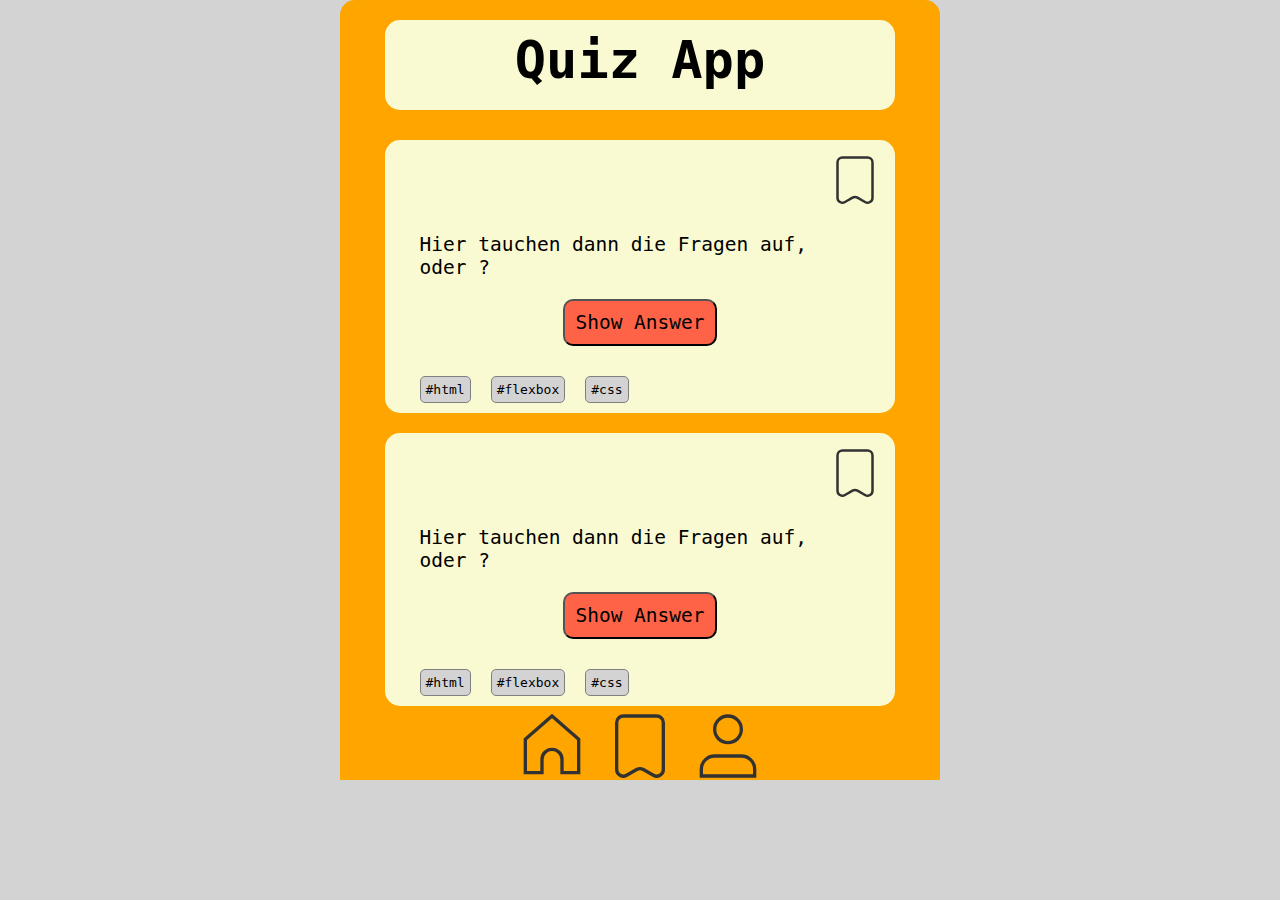
==== index.html @ 1affec56 "Problem bei mergen behoben?" ====
<!DOCTYPE html>
<html lang="en">
  <head>
    <meta charset="UTF-8" />
    <meta http-equiv="X-UA-Compatible" content="IE=edge" />
    <meta name="viewport" content="width=device-width, initial-scale=1.0" />
    <title>QuizzApp</title>
    <link rel="stylesheet" href="/css/styles.css" />
  </head>
  <body>
    <header class="header">
      <section class="header__container">
        <h1>Quiz App</h1>
      </section>
    </header>
    <main>
      <section class="cardcontainer">
        <section class="bookmark">
          <button type="button" class="bookmark__button">
            <svg class="bookmark__button__svg" viewBox="0 0 24 24">
              <path
                d="M17 3C18.1046 3 19 3.89543 19 5L19 19.0536C19 20.5893 17.341 21.552 16.0077 20.7901L12.9923 19.067C12.3774 18.7157 11.6226 18.7157 11.0077 19.067L7.99228 20.7901C6.65897 21.552 5 20.5893 5 19.0536L5 5C5 3.89543 5.89543 3 7 3L17 3Z"
              />
            </svg>
          </button>
        </section>
        <article class="card__article">
          <p class="card__artikle__question">
            Hier tauchen dann die Fragen auf, oder ?
          </p>
          <button class="card__button__answer" type="button">
            Show Answer
          </button>
        </article>
        <section class="card__tags">
          <ul>
            <li>#html</li>
            <li>#flexbox</li>
            <li>#css</li>
          </ul>
        </section>
      </section>
      <section class="cardcontainer">
        <section class="bookmark">
          <button type="button" class="bookmark__button">
            <svg class="bookmark__button__svg" viewBox="0 0 24 24">
              <path
                d="M17 3C18.1046 3 19 3.89543 19 5L19 19.0536C19 20.5893 17.341 21.552 16.0077 20.7901L12.9923 19.067C12.3774 18.7157 11.6226 18.7157 11.0077 19.067L7.99228 20.7901C6.65897 21.552 5 20.5893 5 19.0536L5 5C5 3.89543 5.89543 3 7 3L17 3Z"
              />
            </svg>
          </button>
        </section>
        <article class="card__article">
          <p class="card__artikle__question">
            Hier tauchen dann die Fragen auf, oder ?
          </p>
          <button class="card__button__answer" type="button">
            Show Answer
          </button>
        </article>
        <section class="card__tags">
          <ul>
            <li>#html</li>
            <li>#flexbox</li>
            <li>#css</li>
          </ul>
        </section>
      </section>
      <footer class="footer">
        <a href="/index.html">
          <svg class="footer__button__svg" viewBox="0 0 24 24">
            <path d="M3.99999 10L12 3L20 10L20 20H15V16C15 15.2044 14.6839 14.4413 14.1213 13.8787C13.5587 13.3161 12.7956 13 12 13C11.2043 13 10.4413 13.3161 9.87868 13.8787C9.31607 14.4413 9 15.2043 9 16V20H4L3.99999 10Z"/>
          </svg>
        <a href="/bookmarks.html">
          <svg class="footer__button__svg" viewBox="0 0 24 24">
            <path
              d="M17 3C18.1046 3 19 3.89543 19 5L19 19.0536C19 20.5893 17.341 21.552 16.0077 20.7901L12.9923 19.067C12.3774 18.7157 11.6226 18.7157 11.0077 19.067L7.99228 20.7901C6.65897 21.552 5 20.5893 5 19.0536L5 5C5 3.89543 5.89543 3 7 3L17 3Z"
            />
          </svg>
        <a href="/profile.html">
          <svg class="footer__button__svg" viewBox="0 0 24 24">
            <path d="M16 15H8C5.79086 15 4 16.7909 4 19V21H20V19C20 16.7909 18.2091 15 16 15Z"/>
            <path d="M12 11C14.2091 11 16 9.20914 16 7C16 4.79086 14.2091 3 12 3C9.79086 3 8 4.79086 8 7C8 9.20914 9.79086 11 12 11Z"/>
          </svg>
      </a>
      </footer>
    </main>
  </body>
</html>
---- css/styles.css ----
@import "/css/global.css";
@import "/css/components/button.css";
@import "/css/components/card.css";
@import "/css/components/header.css";
@import "/css/components/footer.css";
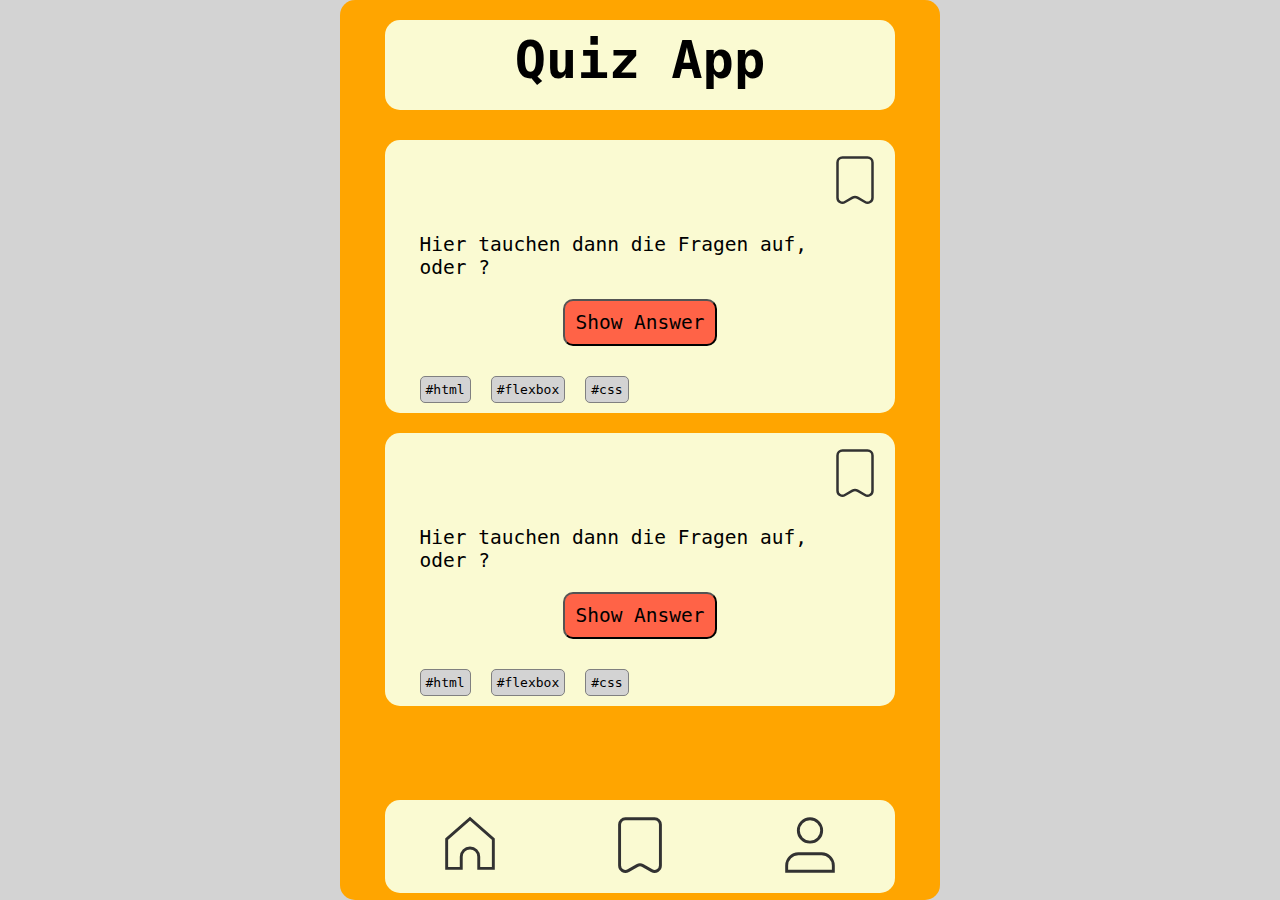
==== commit ea861a56: "footer with svg" ====
--- a/index.html
+++ b/index.html
@@ -66,24 +66,45 @@
           </ul>
         </section>
       </section>
-      <footer class="footer">
+    </main>
+    <footer class="footer">
+      <section class="footer__container">
+
+      <a href="/index.html">
+        <svg class="footer__button__svg" viewBox="0 0 24 24">
+          <path d="M3.99999 10L12 3L20 10L20 20H15V16C15 15.2044 14.6839 14.4413 14.1213 13.8787C13.5587 13.3161 12.7956 13 12 13C11.2043 13 10.4413 13.3161 9.87868 13.8787C9.31607 14.4413 9 15.2043 9 16V20H4L3.99999 10Z"/>
+        </svg>
+      <a href="/bookmarks.html">
+        <svg class="footer__button__svg" viewBox="0 0 24 24">
+          <path
+            d="M17 3C18.1046 3 19 3.89543 19 5L19 19.0536C19 20.5893 17.341 21.552 16.0077 20.7901L12.9923 19.067C12.3774 18.7157 11.6226 18.7157 11.0077 19.067L7.99228 20.7901C6.65897 21.552 5 20.5893 5 19.0536L5 5C5 3.89543 5.89543 3 7 3L17 3Z"
+          />
+        </svg>
+      <a href="/profile.html">
+        <svg class="footer__button__svg" viewBox="0 0 24 24">
+          <path d="M16 15H8C5.79086 15 4 16.7909 4 19V21H20V19C20 16.7909 18.2091 15 16 15Z"/>
+          <path d="M12 11C14.2091 11 16 9.20914 16 7C16 4.79086 14.2091 3 12 3C9.79086 3 8 4.79086 8 7C8 9.20914 9.79086 11 12 11Z"/>
+        </svg>
+    </a>
+  </section>
+
+    </footer>
+
+    <!-- <footer class="footer">
+      <section class="footer__container">
         <a href="/index.html">
-          <svg class="footer__button__svg" viewBox="0 0 24 24">
-            <path d="M3.99999 10L12 3L20 10L20 20H15V16C15 15.2044 14.6839 14.4413 14.1213 13.8787C13.5587 13.3161 12.7956 13 12 13C11.2043 13 10.4413 13.3161 9.87868 13.8787C9.31607 14.4413 9 15.2043 9 16V20H4L3.99999 10Z"/>
-          </svg>
+          <img class="footer__image" src="/picture/home-light.svg" alt="home"
+        /></a>
         <a href="/bookmarks.html">
-          <svg class="footer__button__svg" viewBox="0 0 24 24">
-            <path
-              d="M17 3C18.1046 3 19 3.89543 19 5L19 19.0536C19 20.5893 17.341 21.552 16.0077 20.7901L12.9923 19.067C12.3774 18.7157 11.6226 18.7157 11.0077 19.067L7.99228 20.7901C6.65897 21.552 5 20.5893 5 19.0536L5 5C5 3.89543 5.89543 3 7 3L17 3Z"
-            />
-          </svg>
+          <img
+            class="footer__image"
+            src="/picture/bookmark-light.svg"
+            alt="home"
+        /></a>
         <a href="/profile.html">
-          <svg class="footer__button__svg" viewBox="0 0 24 24">
-            <path d="M16 15H8C5.79086 15 4 16.7909 4 19V21H20V19C20 16.7909 18.2091 15 16 15Z"/>
-            <path d="M12 11C14.2091 11 16 9.20914 16 7C16 4.79086 14.2091 3 12 3C9.79086 3 8 4.79086 8 7C8 9.20914 9.79086 11 12 11Z"/>
-          </svg>
-      </a>
-      </footer>
-    </main>
+          <img class="footer__image" src="/picture/person-light.svg" alt="home"
+        /></a>
+      </section>
+    </footer> -->
   </body>
 </html>
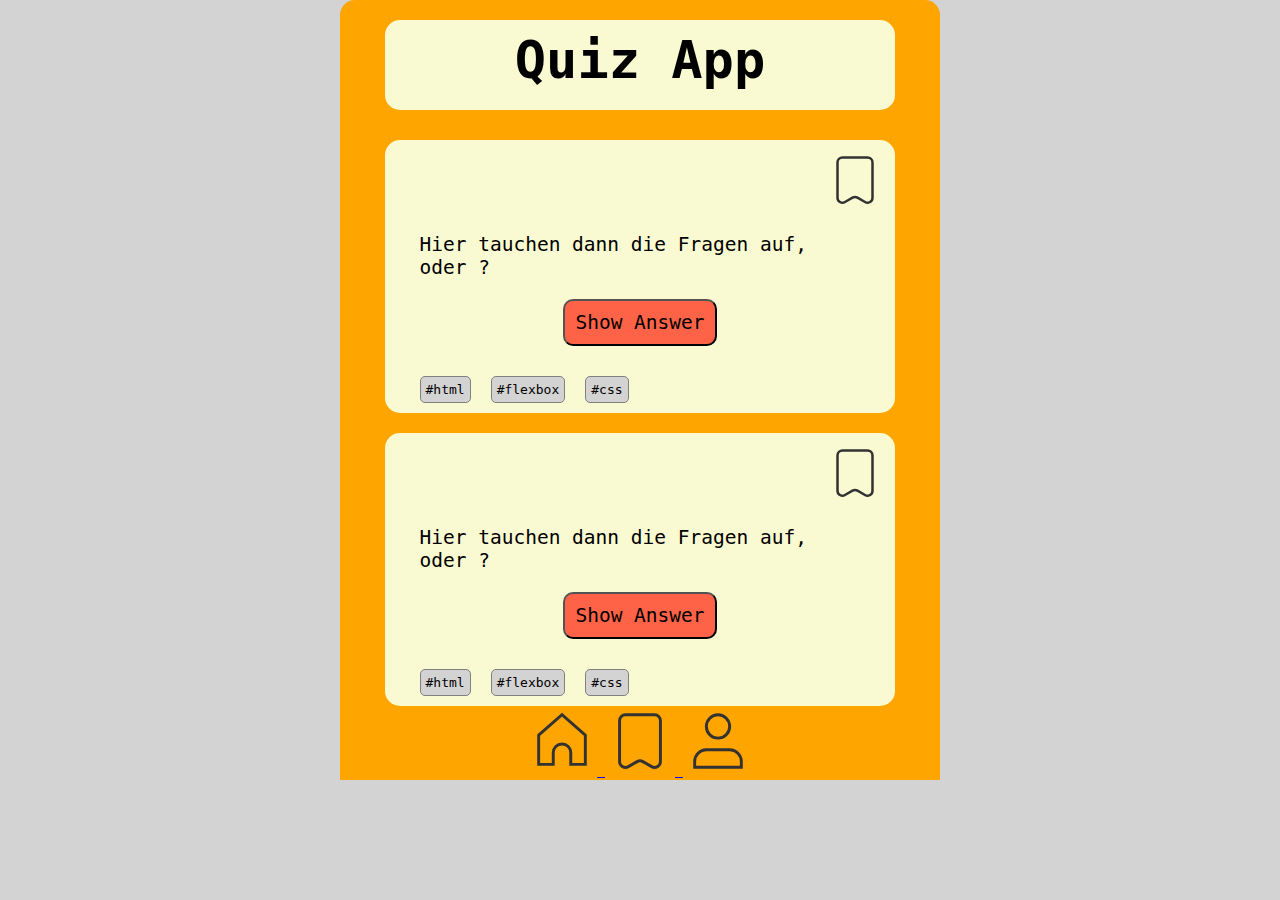
==== commit e0cf2b60: "add index.js" ====
--- a/index.html
+++ b/index.html
@@ -6,6 +6,7 @@
     <meta name="viewport" content="width=device-width, initial-scale=1.0" />
     <title>QuizzApp</title>
     <link rel="stylesheet" href="/css/styles.css" />
+    <script src="./index.js" defer></script>
   </head>
   <body>
     <header class="header">
@@ -42,7 +43,7 @@
       </section>
       <section class="cardcontainer">
         <section class="bookmark">
-          <button type="button" class="bookmark__button">
+          <button type="button" class="bookmark__button" data-js="button-Answer">
             <svg class="bookmark__button__svg" viewBox="0 0 24 24">
               <path
                 d="M17 3C18.1046 3 19 3.89543 19 5L19 19.0536C19 20.5893 17.341 21.552 16.0077 20.7901L12.9923 19.067C12.3774 18.7157 11.6226 18.7157 11.0077 19.067L7.99228 20.7901C6.65897 21.552 5 20.5893 5 19.0536L5 5C5 3.89543 5.89543 3 7 3L17 3Z"
@@ -66,45 +67,24 @@
           </ul>
         </section>
       </section>
+      <footer class="footer">
+        <a href="/index.html">
+          <svg class="footer__button__svg" viewBox="0 0 24 24">
+            <path d="M3.99999 10L12 3L20 10L20 20H15V16C15 15.2044 14.6839 14.4413 14.1213 13.8787C13.5587 13.3161 12.7956 13 12 13C11.2043 13 10.4413 13.3161 9.87868 13.8787C9.31607 14.4413 9 15.2043 9 16V20H4L3.99999 10Z"/>
+          </svg>
+        <a href="/bookmarks.html">
+          <svg class="footer__button__svg" viewBox="0 0 24 24">
+            <path
+              d="M17 3C18.1046 3 19 3.89543 19 5L19 19.0536C19 20.5893 17.341 21.552 16.0077 20.7901L12.9923 19.067C12.3774 18.7157 11.6226 18.7157 11.0077 19.067L7.99228 20.7901C6.65897 21.552 5 20.5893 5 19.0536L5 5C5 3.89543 5.89543 3 7 3L17 3Z"
+            />
+          </svg>
+        <a href="/profile.html">
+          <svg class="footer__button__svg" viewBox="0 0 24 24">
+            <path d="M16 15H8C5.79086 15 4 16.7909 4 19V21H20V19C20 16.7909 18.2091 15 16 15Z"/>
+            <path d="M12 11C14.2091 11 16 9.20914 16 7C16 4.79086 14.2091 3 12 3C9.79086 3 8 4.79086 8 7C8 9.20914 9.79086 11 12 11Z"/>
+          </svg>
+      </a>
+      </footer>
     </main>
-    <footer class="footer">
-      <section class="footer__container">
-
-      <a href="/index.html">
-        <svg class="footer__button__svg" viewBox="0 0 24 24">
-          <path d="M3.99999 10L12 3L20 10L20 20H15V16C15 15.2044 14.6839 14.4413 14.1213 13.8787C13.5587 13.3161 12.7956 13 12 13C11.2043 13 10.4413 13.3161 9.87868 13.8787C9.31607 14.4413 9 15.2043 9 16V20H4L3.99999 10Z"/>
-        </svg>
-      <a href="/bookmarks.html">
-        <svg class="footer__button__svg" viewBox="0 0 24 24">
-          <path
-            d="M17 3C18.1046 3 19 3.89543 19 5L19 19.0536C19 20.5893 17.341 21.552 16.0077 20.7901L12.9923 19.067C12.3774 18.7157 11.6226 18.7157 11.0077 19.067L7.99228 20.7901C6.65897 21.552 5 20.5893 5 19.0536L5 5C5 3.89543 5.89543 3 7 3L17 3Z"
-          />
-        </svg>
-      <a href="/profile.html">
-        <svg class="footer__button__svg" viewBox="0 0 24 24">
-          <path d="M16 15H8C5.79086 15 4 16.7909 4 19V21H20V19C20 16.7909 18.2091 15 16 15Z"/>
-          <path d="M12 11C14.2091 11 16 9.20914 16 7C16 4.79086 14.2091 3 12 3C9.79086 3 8 4.79086 8 7C8 9.20914 9.79086 11 12 11Z"/>
-        </svg>
-    </a>
-  </section>
-
-    </footer>
-
-    <!-- <footer class="footer">
-      <section class="footer__container">
-        <a href="/index.html">
-          <img class="footer__image" src="/picture/home-light.svg" alt="home"
-        /></a>
-        <a href="/bookmarks.html">
-          <img
-            class="footer__image"
-            src="/picture/bookmark-light.svg"
-            alt="home"
-        /></a>
-        <a href="/profile.html">
-          <img class="footer__image" src="/picture/person-light.svg" alt="home"
-        /></a>
-      </section>
-    </footer> -->
   </body>
 </html>
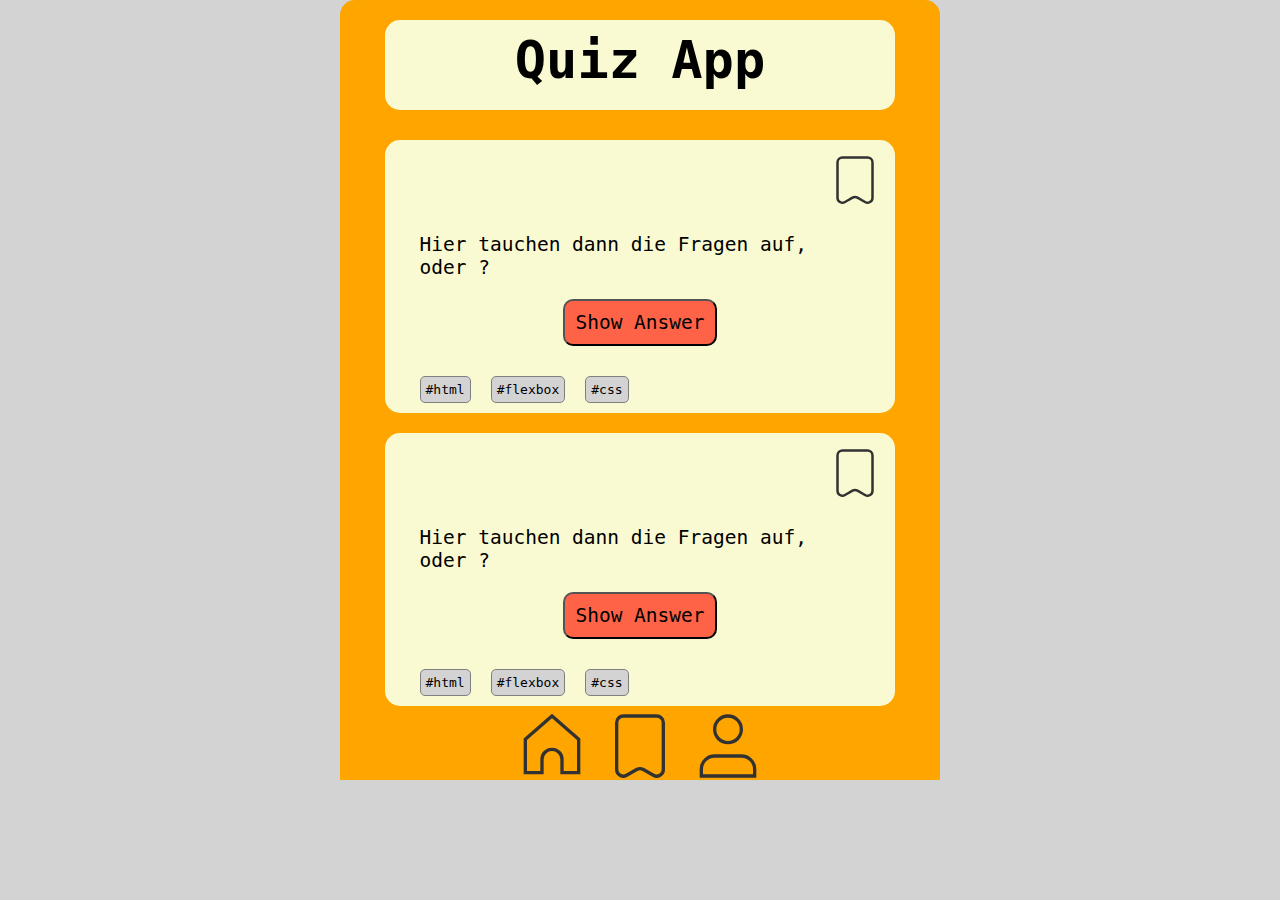
==== commit b9523201: "add js click-toggle to Bookmark Button" ====
--- a/index.html
+++ b/index.html
@@ -6,7 +6,7 @@
     <meta name="viewport" content="width=device-width, initial-scale=1.0" />
     <title>QuizzApp</title>
     <link rel="stylesheet" href="/css/styles.css" />
-    <script src="./index.js" defer></script>
+    <script src="/js/index.js" defer></script>
   </head>
   <body>
     <header class="header">
@@ -17,8 +17,8 @@
     <main>
       <section class="cardcontainer">
         <section class="bookmark">
-          <button type="button" class="bookmark__button">
-            <svg class="bookmark__button__svg" viewBox="0 0 24 24">
+          <button type="button" class="bookmark__button" data-js="bookmarkButtonCard">
+            <svg class="bookmark__button__svg" viewBox="0 0 24 24" data-js="bookmarkButtonSvg">
               <path
                 d="M17 3C18.1046 3 19 3.89543 19 5L19 19.0536C19 20.5893 17.341 21.552 16.0077 20.7901L12.9923 19.067C12.3774 18.7157 11.6226 18.7157 11.0077 19.067L7.99228 20.7901C6.65897 21.552 5 20.5893 5 19.0536L5 5C5 3.89543 5.89543 3 7 3L17 3Z"
               />
@@ -29,7 +29,7 @@
           <p class="card__artikle__question">
             Hier tauchen dann die Fragen auf, oder ?
           </p>
-          <button class="card__button__answer" type="button">
+          <button class="card__button__answer" type="button" data-js="buttonAnswer">
             Show Answer
           </button>
         </article>
@@ -43,7 +43,7 @@
       </section>
       <section class="cardcontainer">
         <section class="bookmark">
-          <button type="button" class="bookmark__button" data-js="button-Answer">
+          <button type="button" class="bookmark__button">
             <svg class="bookmark__button__svg" viewBox="0 0 24 24">
               <path
                 d="M17 3C18.1046 3 19 3.89543 19 5L19 19.0536C19 20.5893 17.341 21.552 16.0077 20.7901L12.9923 19.067C12.3774 18.7157 11.6226 18.7157 11.0077 19.067L7.99228 20.7901C6.65897 21.552 5 20.5893 5 19.0536L5 5C5 3.89543 5.89543 3 7 3L17 3Z"
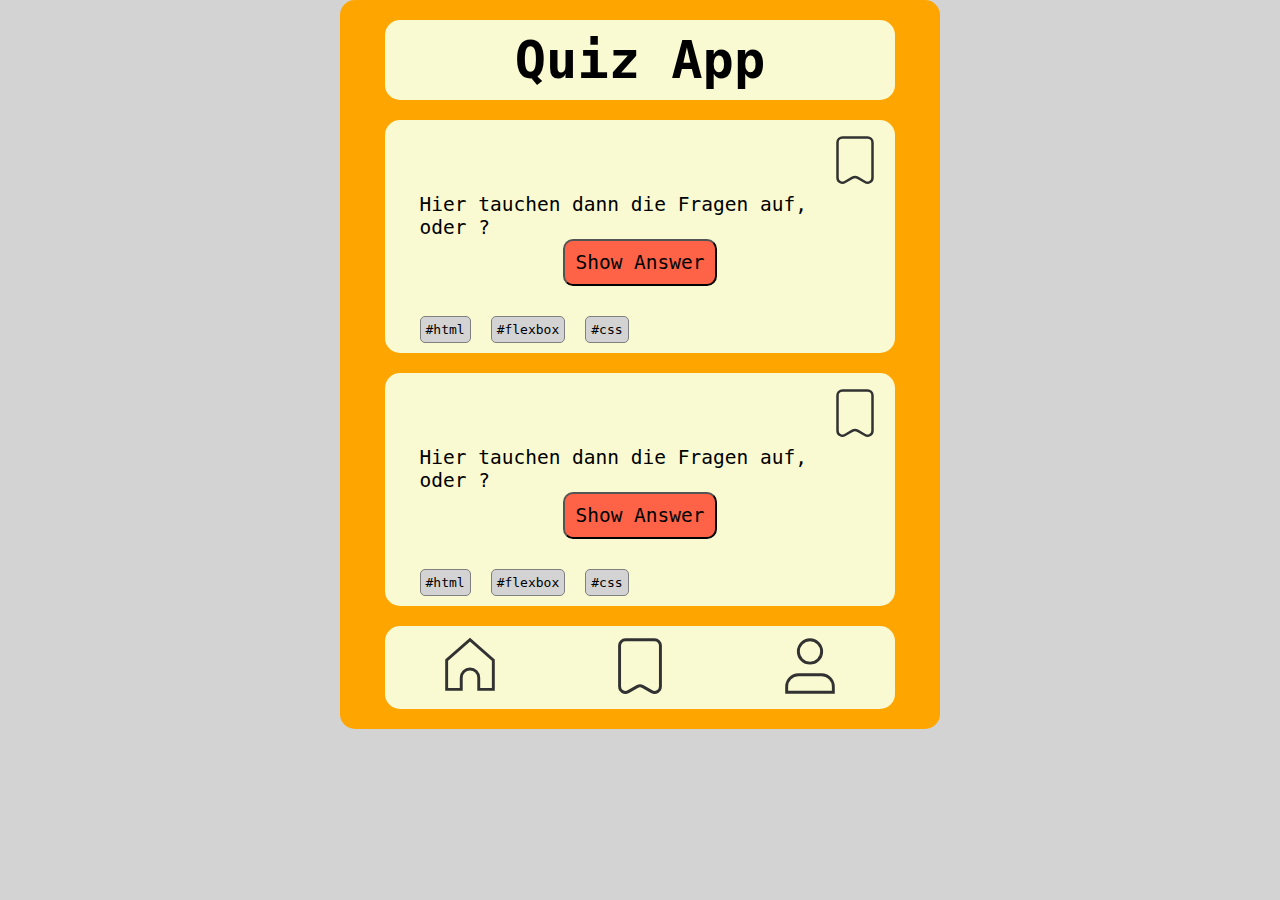
==== commit 90eca560: "add js hide/show answer" ====
--- a/index.html
+++ b/index.html
@@ -29,9 +29,10 @@
           <p class="card__artikle__question">
             Hier tauchen dann die Fragen auf, oder ?
           </p>
-          <button class="card__button__answer" type="button" data-js="buttonAnswer">
+          <button class="card__button__answer" type="button" data-js="cardButtonAnswer">
             Show Answer
           </button>
+        <p class="card__article__answer" data-js="cardArtikelAnswer"> 42 </p>
         </article>
         <section class="card__tags">
           <ul>
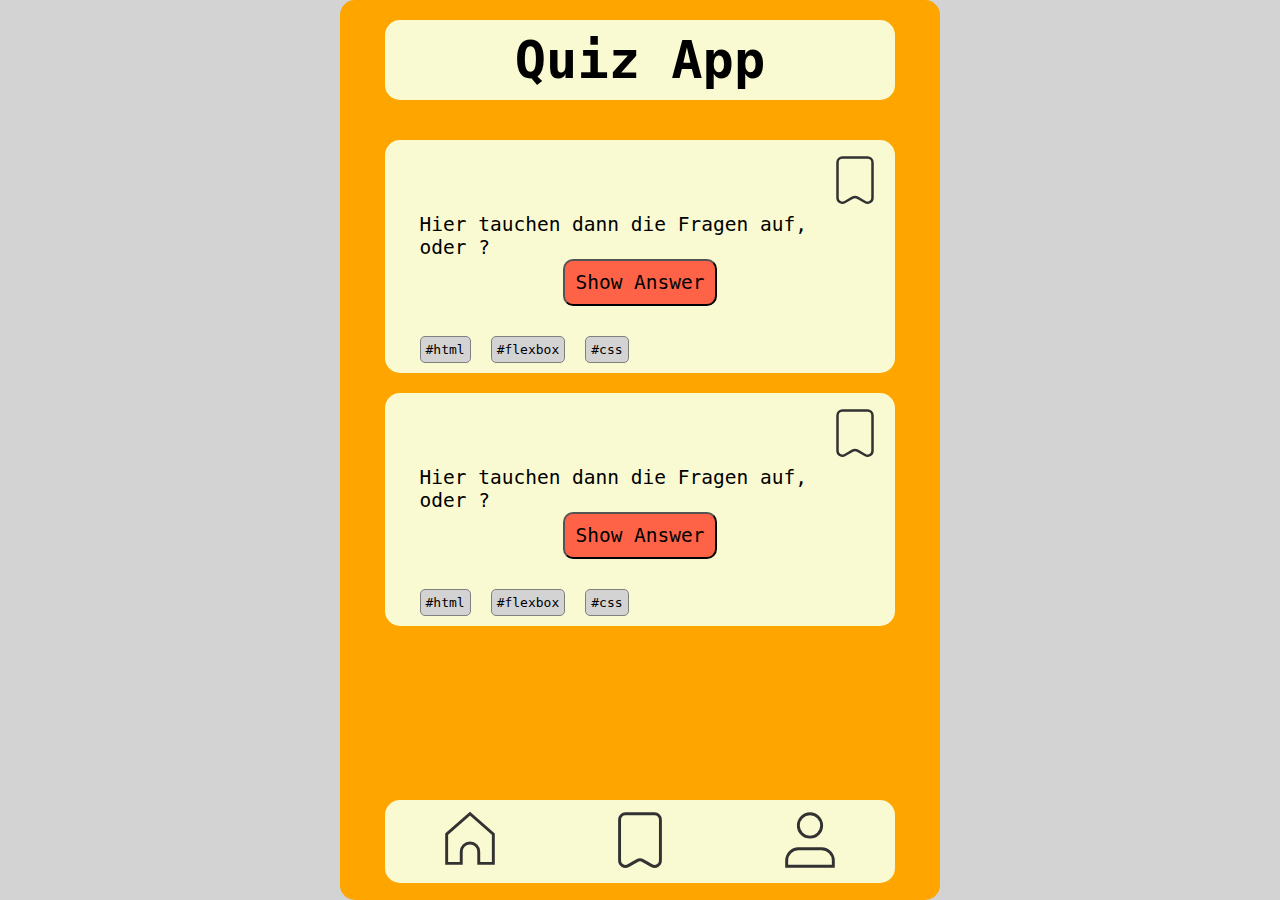
==== commit 60df4415: "Merge branch 'main' into add/js" ====
--- a/index.html
+++ b/index.html
@@ -68,7 +68,32 @@
           </ul>
         </section>
       </section>
-      <footer class="footer">
+    </main>
+    <footer class="footer">
+      <section class="footer__container">
+
+      <a href="/index.html">
+        <svg class="footer__button__svg" viewBox="0 0 24 24">
+          <path d="M3.99999 10L12 3L20 10L20 20H15V16C15 15.2044 14.6839 14.4413 14.1213 13.8787C13.5587 13.3161 12.7956 13 12 13C11.2043 13 10.4413 13.3161 9.87868 13.8787C9.31607 14.4413 9 15.2043 9 16V20H4L3.99999 10Z"/>
+        </svg>
+      <a href="/bookmarks.html">
+        <svg class="footer__button__svg" viewBox="0 0 24 24">
+          <path
+            d="M17 3C18.1046 3 19 3.89543 19 5L19 19.0536C19 20.5893 17.341 21.552 16.0077 20.7901L12.9923 19.067C12.3774 18.7157 11.6226 18.7157 11.0077 19.067L7.99228 20.7901C6.65897 21.552 5 20.5893 5 19.0536L5 5C5 3.89543 5.89543 3 7 3L17 3Z"
+          />
+        </svg>
+      <a href="/profile.html">
+        <svg class="footer__button__svg" viewBox="0 0 24 24">
+          <path d="M16 15H8C5.79086 15 4 16.7909 4 19V21H20V19C20 16.7909 18.2091 15 16 15Z"/>
+          <path d="M12 11C14.2091 11 16 9.20914 16 7C16 4.79086 14.2091 3 12 3C9.79086 3 8 4.79086 8 7C8 9.20914 9.79086 11 12 11Z"/>
+        </svg>
+    </a>
+  </section>
+
+    </footer>
+
+    <!-- <footer class="footer">
+      <section class="footer__container">
         <a href="/index.html">
           <svg class="footer__button__svg" viewBox="0 0 24 24">
             <path d="M3.99999 10L12 3L20 10L20 20H15V16C15 15.2044 14.6839 14.4413 14.1213 13.8787C13.5587 13.3161 12.7956 13 12 13C11.2043 13 10.4413 13.3161 9.87868 13.8787C9.31607 14.4413 9 15.2043 9 16V20H4L3.99999 10Z"/>
@@ -88,4 +113,4 @@
       </footer>
     </main>
   </body>
-</html>
+</html>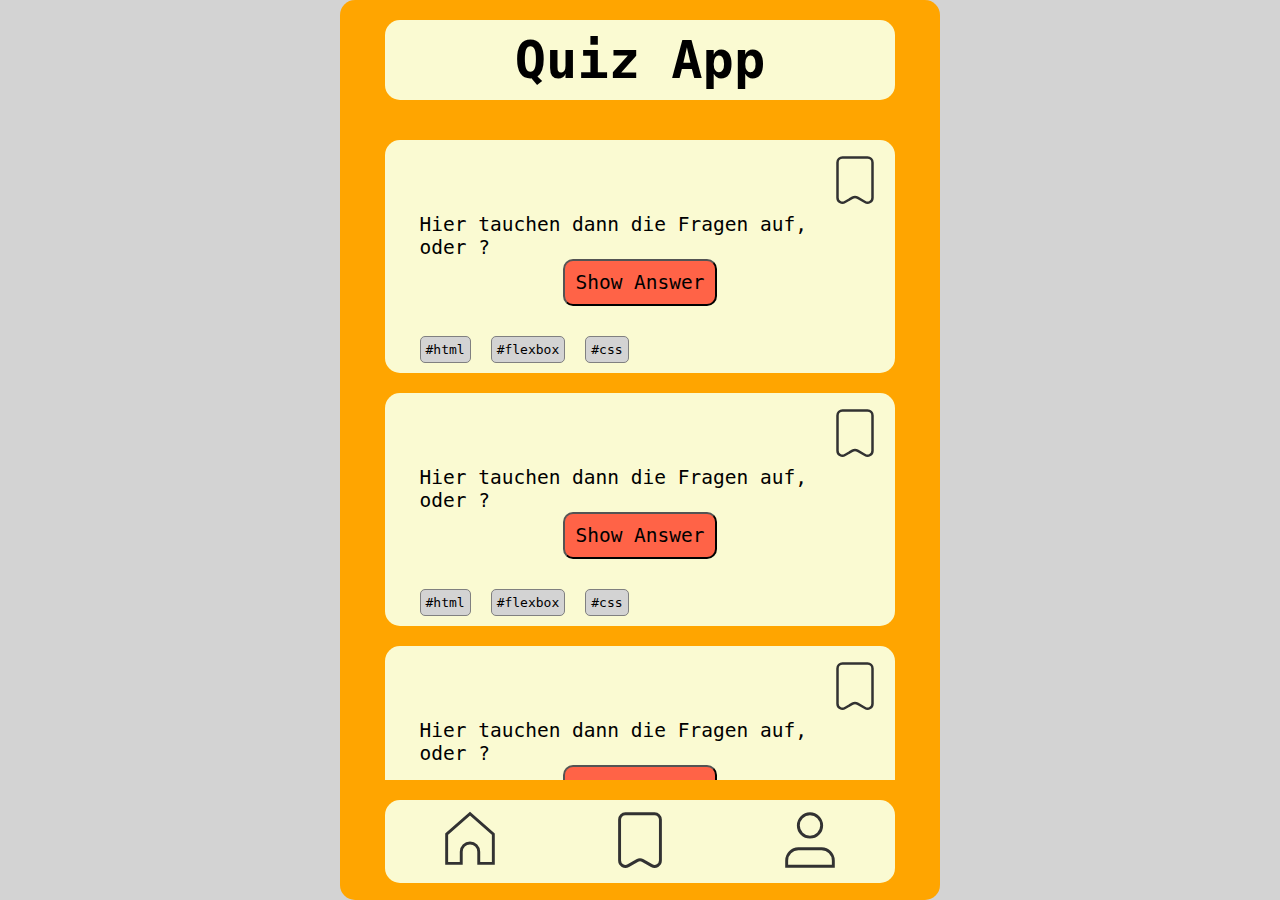
==== commit d95a38fe: "clean html" ====
--- a/index.html
+++ b/index.html
@@ -13,8 +13,11 @@
       <section class="header__container">
         <h1>Quiz App</h1>
       </section>
+      <section class=cardscrolltopout>hallo
+      </section>
     </header>
     <main>
+     
       <section class="cardcontainer">
         <section class="bookmark">
           <button type="button" class="bookmark__button" data-js="bookmarkButtonCard">
@@ -44,6 +47,88 @@
       </section>
       <section class="cardcontainer">
         <section class="bookmark">
+          <button type="button" class="bookmark__button" data-js="bookmarkButtonCard">
+            <svg class="bookmark__button__svg" viewBox="0 0 24 24" data-js="bookmarkButtonSvg">
+              <path
+                d="M17 3C18.1046 3 19 3.89543 19 5L19 19.0536C19 20.5893 17.341 21.552 16.0077 20.7901L12.9923 19.067C12.3774 18.7157 11.6226 18.7157 11.0077 19.067L7.99228 20.7901C6.65897 21.552 5 20.5893 5 19.0536L5 5C5 3.89543 5.89543 3 7 3L17 3Z"
+              />
+            </svg>
+          </button>
+        </section>
+        <article class="card__article">
+          <p class="card__artikle__question">
+            Hier tauchen dann die Fragen auf, oder ?
+          </p>
+          <button class="card__button__answer" type="button" data-js="cardButtonAnswer">
+            Show Answer
+          </button>
+        <p class="card__article__answer" data-js="cardArtikelAnswer"> 42 </p>
+        </article>
+        <section class="card__tags">
+          <ul>
+            <li>#html</li>
+            <li>#flexbox</li>
+            <li>#css</li>
+          </ul>
+        </section>
+      </section>
+      <section class="cardcontainer">
+        <section class="bookmark">
+          <button type="button" class="bookmark__button" data-js="bookmarkButtonCard">
+            <svg class="bookmark__button__svg" viewBox="0 0 24 24" data-js="bookmarkButtonSvg">
+              <path
+                d="M17 3C18.1046 3 19 3.89543 19 5L19 19.0536C19 20.5893 17.341 21.552 16.0077 20.7901L12.9923 19.067C12.3774 18.7157 11.6226 18.7157 11.0077 19.067L7.99228 20.7901C6.65897 21.552 5 20.5893 5 19.0536L5 5C5 3.89543 5.89543 3 7 3L17 3Z"
+              />
+            </svg>
+          </button>
+        </section>
+        <article class="card__article">
+          <p class="card__artikle__question">
+            Hier tauchen dann die Fragen auf, oder ?
+          </p>
+          <button class="card__button__answer" type="button" data-js="cardButtonAnswer">
+            Show Answer
+          </button>
+        <p class="card__article__answer" data-js="cardArtikelAnswer"> 42 </p>
+        </article>
+        <section class="card__tags">
+          <ul>
+            <li>#html</li>
+            <li>#flexbox</li>
+            <li>#css</li>
+          </ul>
+        </section>
+      </section>
+      <section class="cardcontainer">
+        <section class="bookmark">
+          <button type="button" class="bookmark__button" data-js="bookmarkButtonCard">
+            <svg class="bookmark__button__svg" viewBox="0 0 24 24" data-js="bookmarkButtonSvg">
+              <path
+                d="M17 3C18.1046 3 19 3.89543 19 5L19 19.0536C19 20.5893 17.341 21.552 16.0077 20.7901L12.9923 19.067C12.3774 18.7157 11.6226 18.7157 11.0077 19.067L7.99228 20.7901C6.65897 21.552 5 20.5893 5 19.0536L5 5C5 3.89543 5.89543 3 7 3L17 3Z"
+              />
+            </svg>
+          </button>
+        </section>
+        <article class="card__article">
+          <p class="card__artikle__question">
+            Hier tauchen dann die Fragen auf, oder ?
+          </p>
+          <button class="card__button__answer" type="button" data-js="cardButtonAnswer">
+            Show Answer
+          </button>
+        <p class="card__article__answer" data-js="cardArtikelAnswer"> 42 </p>
+        </article>
+        <section class="card__tags">
+          <ul>
+            <li>#html</li>
+            <li>#flexbox</li>
+            <li>#css</li>
+          </ul>
+        </section>
+      </section>
+
+      <!-- <section class="cardcontainer">
+        <section class="bookmark">
           <button type="button" class="bookmark__button">
             <svg class="bookmark__button__svg" viewBox="0 0 24 24">
               <path
@@ -67,7 +152,7 @@
             <li>#css</li>
           </ul>
         </section>
-      </section>
+      </section> -->
     </main>
     <footer class="footer">
       <section class="footer__container">
@@ -91,26 +176,5 @@
   </section>
 
     </footer>
-
-    <!-- <footer class="footer">
-      <section class="footer__container">
-        <a href="/index.html">
-          <svg class="footer__button__svg" viewBox="0 0 24 24">
-            <path d="M3.99999 10L12 3L20 10L20 20H15V16C15 15.2044 14.6839 14.4413 14.1213 13.8787C13.5587 13.3161 12.7956 13 12 13C11.2043 13 10.4413 13.3161 9.87868 13.8787C9.31607 14.4413 9 15.2043 9 16V20H4L3.99999 10Z"/>
-          </svg>
-        <a href="/bookmarks.html">
-          <svg class="footer__button__svg" viewBox="0 0 24 24">
-            <path
-              d="M17 3C18.1046 3 19 3.89543 19 5L19 19.0536C19 20.5893 17.341 21.552 16.0077 20.7901L12.9923 19.067C12.3774 18.7157 11.6226 18.7157 11.0077 19.067L7.99228 20.7901C6.65897 21.552 5 20.5893 5 19.0536L5 5C5 3.89543 5.89543 3 7 3L17 3Z"
-            />
-          </svg>
-        <a href="/profile.html">
-          <svg class="footer__button__svg" viewBox="0 0 24 24">
-            <path d="M16 15H8C5.79086 15 4 16.7909 4 19V21H20V19C20 16.7909 18.2091 15 16 15Z"/>
-            <path d="M12 11C14.2091 11 16 9.20914 16 7C16 4.79086 14.2091 3 12 3C9.79086 3 8 4.79086 8 7C8 9.20914 9.79086 11 12 11Z"/>
-          </svg>
-      </a>
-      </footer>
-    </main>
   </body>
 </html>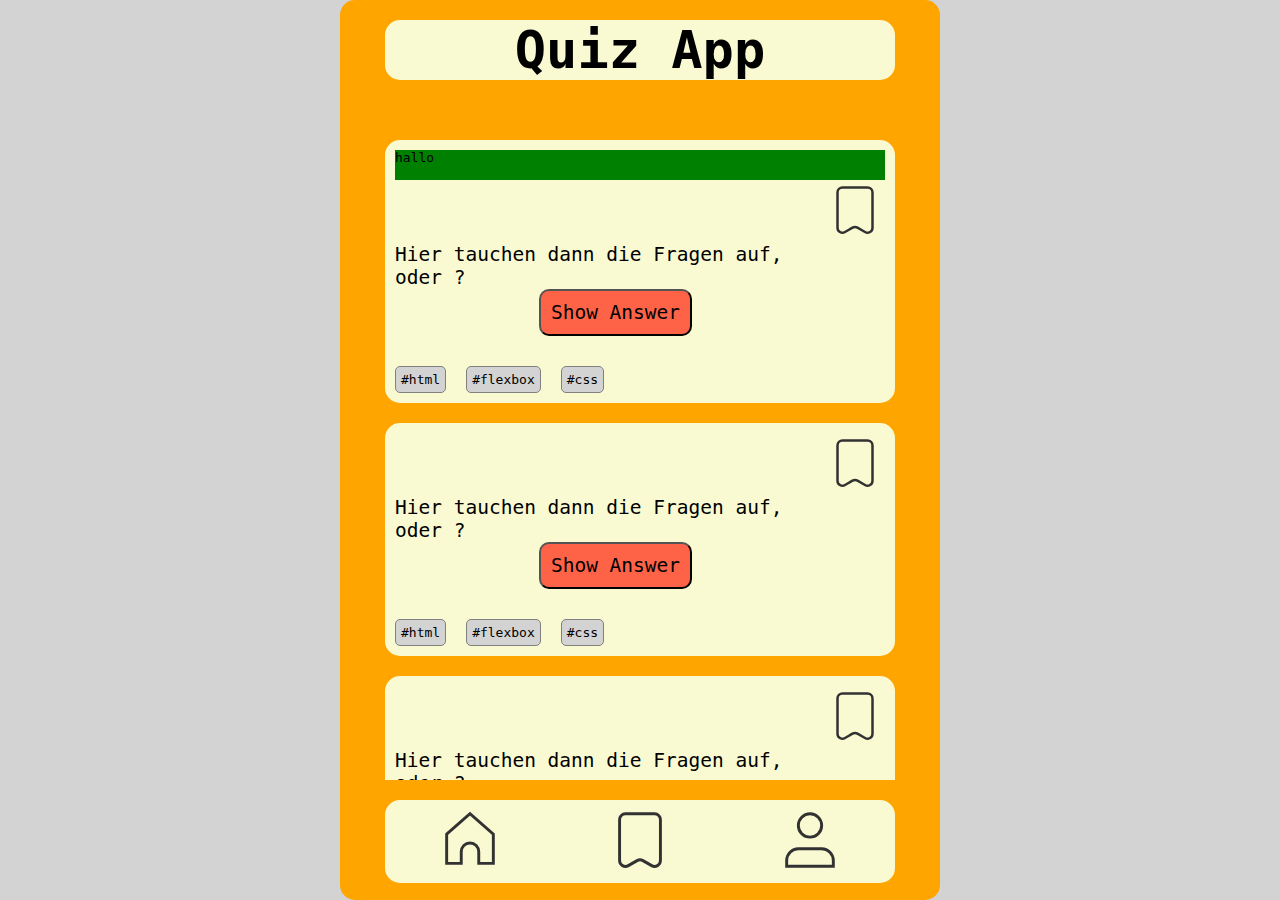
==== commit 96179770: "end of tests with grid" ====
--- a/index.html
+++ b/index.html
@@ -13,12 +13,12 @@
       <section class="header__container">
         <h1>Quiz App</h1>
       </section>
-      <section class=cardscrolltopout>hallo
-      </section>
     </header>
     <main>
-     
+      
       <section class="cardcontainer">
+        <section class=cardscrolltopout>hallo
+        </section>
         <section class="bookmark">
           <button type="button" class="bookmark__button" data-js="bookmarkButtonCard">
             <svg class="bookmark__button__svg" viewBox="0 0 24 24" data-js="bookmarkButtonSvg">
